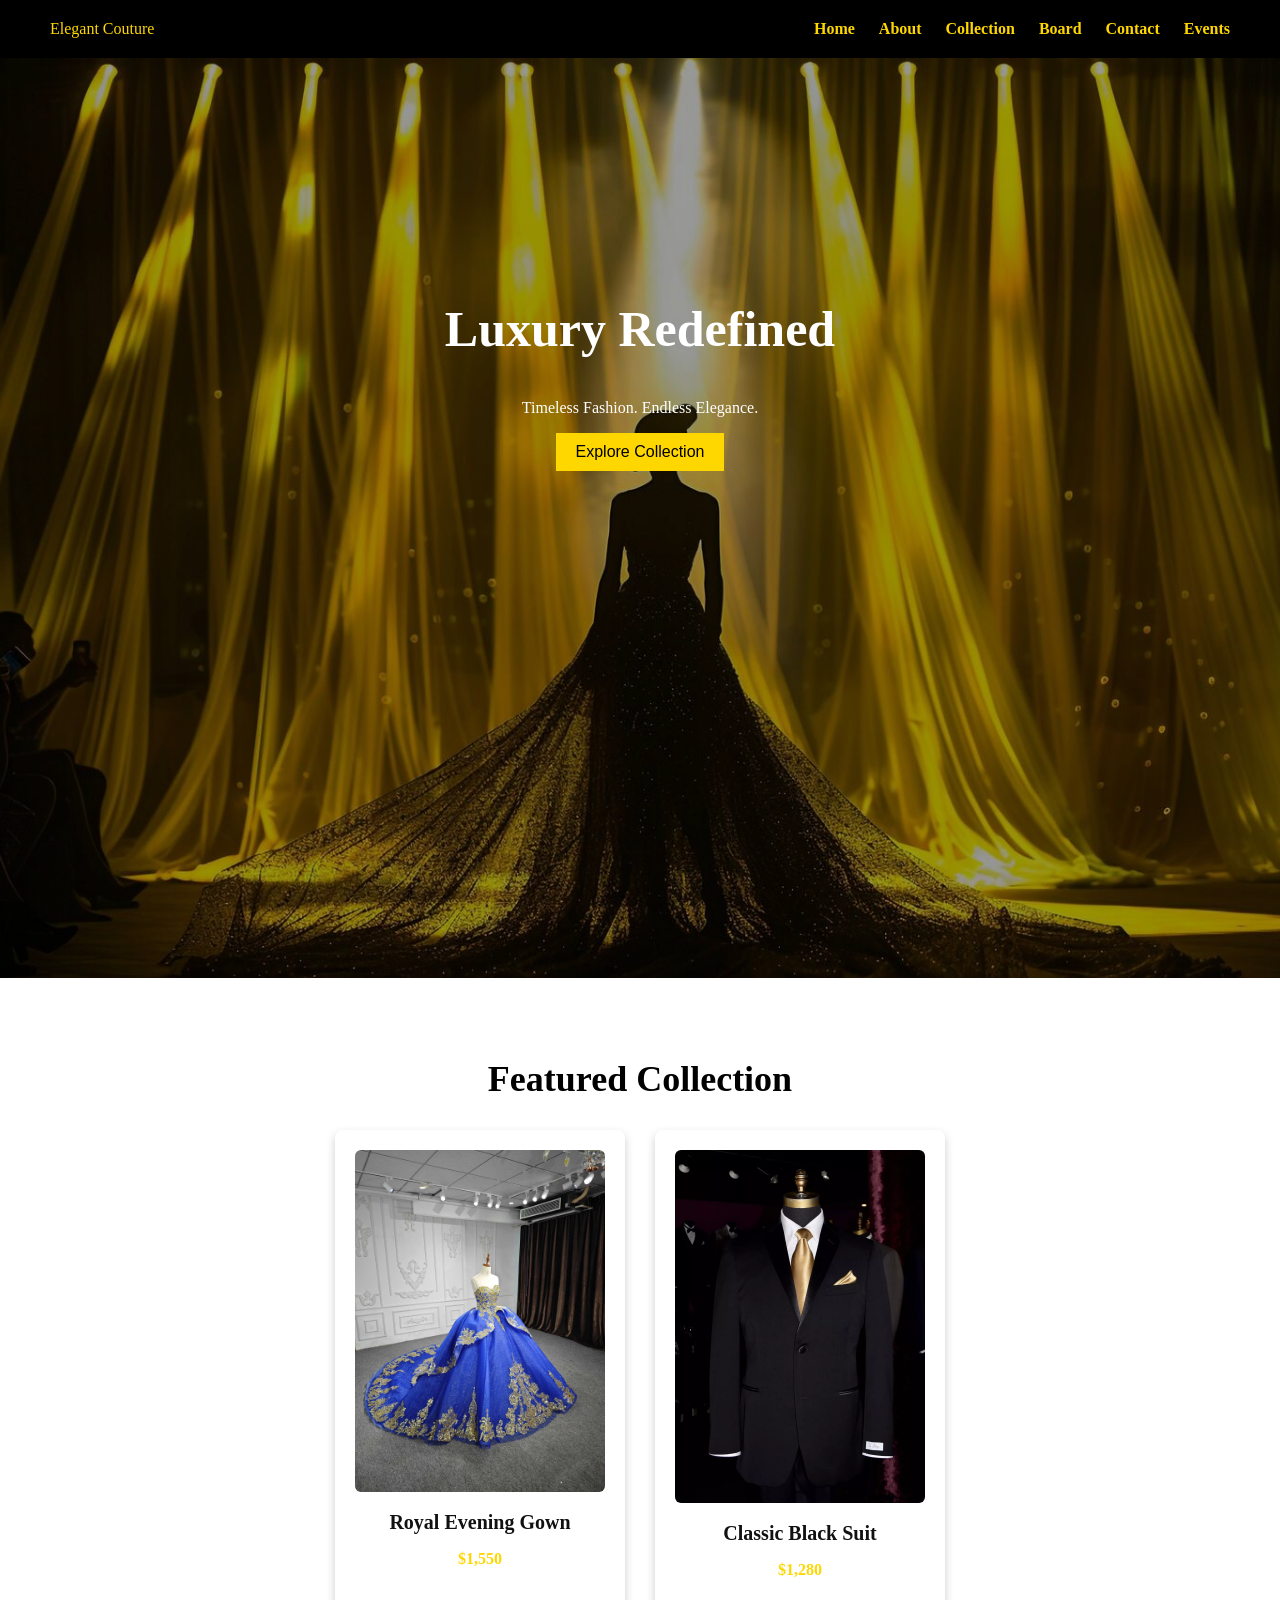
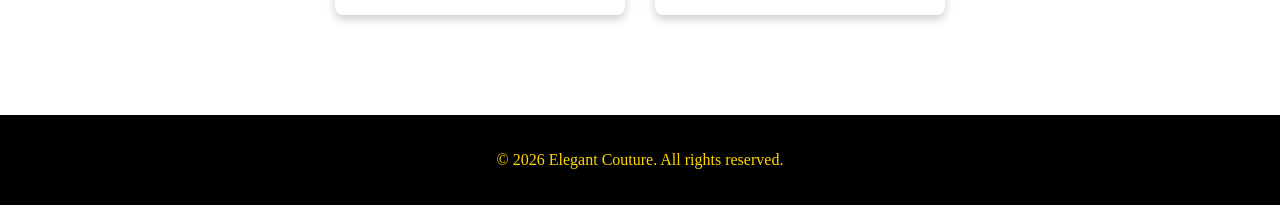
==== index.html @ 36dcdb39 "Initial commit" ====
<!DOCTYPE html>
<html lang="en">
<head>
    <meta charset="UTF-8">
    <meta name="viewport" content="width=device-width, initial-scale=1.0">
    <title>Elegant Couture</title>
    <link rel="stylesheet" href="css/style.css">
</head>
<body>
<body>

    <!-- Header -->
    <header>
        <div class="logo">Elegant Couture</div>
        <nav>
            <a href="index.html">Home</a>
            <a href="about.html">About</a>
            <a href="products.html">Collection</a>
            <a href="board.html">Board</a>
            <a href="contact.html">Contact</a>
            <a href="events.html">Events</a>
        </nav>
    </header>

    <!-- Hero Section -->
    <section class="hero">
        <h1>Luxury Redefined</h1>
        <p>Timeless Fashion. Endless Elegance.</p>
        <button>Explore Collection</button>
    </section>

    <!-- Featured Collection Section -->
    <section class="featured">
        <h2>Featured Collection</h2>
        <div class="products">
            <div class="card">
                <img src="images/dress1.jpg" alt="Royal Evening Gown">
                <h3>Royal Evening Gown</h3>
                <p>$1,550</p>
            </div>
            <div class="card">
                <img src="images/dress2.jpg" alt="Classic Black Suit">
                <h3>Classic Black Suit</h3>
                <p>$1,280</p>
            </div>
        </div>
    </section>

    <!-- Footer -->
    <footer>
        <p>© 2026 Elegant Couture. All rights reserved.</p>
    </footer>

</body>
---- css/style.css ----
body {
    margin: 0;
    font-family: 'Georgia', serif;
    background-color: #fff;
    color: #111;
}

/* Header */
header {
    display: flex;
    justify-content: space-between;
    align-items: center;
    padding: 20px 50px;
    background: black;
    color: gold;
}

nav a {
    color: gold;
    margin-left: 20px;
    text-decoration: none;
    font-weight: bold;
}

/* Hero Section */
.hero {
    position: relative;
    height: 80vh;
    background: url('../images/hero.jpg') no-repeat center center/cover;
    color: white;
    text-align: center;
    padding-top: 200px;
}

.hero::before {
    content: "";
    position: absolute;
    top: 0; left: 0;
    width: 100%; height: 100%;
    background: rgba(0,0,0,0.4); /* soft black transparency */
}

.hero h1, .hero p, .hero button {
    position: relative;
    z-index: 1;
}

.hero h1 {
    font-size: 50px;
}

.hero button {
    padding: 10px 20px;
    background: gold;
    border: none;
    cursor: pointer;
    font-size: 16px;
}

/* Featured Collection */
.featured {
    text-align: center;
    padding: 50px;
}

.featured h2 {
    font-size: 36px;
    margin-bottom: 30px;
    color: black;
}

.products {
    display: flex;
    justify-content: center;
    gap: 30px;
}

.card {
    width: 250px;
    background: white;
    box-shadow: 0 4px 10px rgba(0,0,0,0.2);
    padding: 20px;
    border-radius: 8px;
    transition: transform 0.3s ease;
}

.card:hover {
    transform: translateY(-10px);
}

.card img {
    width: 100%;
    border-radius: 6px;
}

.card h3 {
    margin: 15px 0 5px;
    font-size: 20px;
    color: #111;
}

.card p {
    color: gold;
    font-weight: bold;
}

/* Footer */
footer {
    background: black;
    color: gold;
    text-align: center;
    padding: 20px;
    margin-top: 50px;
}

footer .socials a {
    color: gold;
    margin: 0 10px;
    text-decoration: none;
    font-weight: bold;
}

/* About Page */
.about {
    max-width: 800px;
    margin: 50px auto;
    text-align: center;
    line-height: 1.6;
}

.about h2 {
    font-size: 36px;
    margin-bottom: 20px;
    color: black;
}
.products-page {
    text-align: center;
    padding: 50px;
}

.products-page h2 {
    font-size: 36px;
    margin-bottom: 30px;
    color: black;
}

.products-page .grid {
    display: grid;
    grid-template-columns: repeat(auto-fit, minmax(250px, 1fr));
    gap: 30px;
    max-width: 1000px;
    margin: 0 auto;
}

.products-page .card {
    background: white;
    box-shadow: 0 4px 10px rgba(0,0,0,0.2);
    padding: 20px;
    border-radius: 8px;
    transition: transform 0.3s ease;
}

.products-page .card:hover {
    transform: translateY(-10px);
}

.products-page .card img {
    width: 100%;
    border-radius: 6px;
}

.products-page .card h3 {
    margin: 15px 0 5px;
    font-size: 20px;
    color: #111;
}

.products-page .card p {
    color: gold;
    font-weight: bold;
}
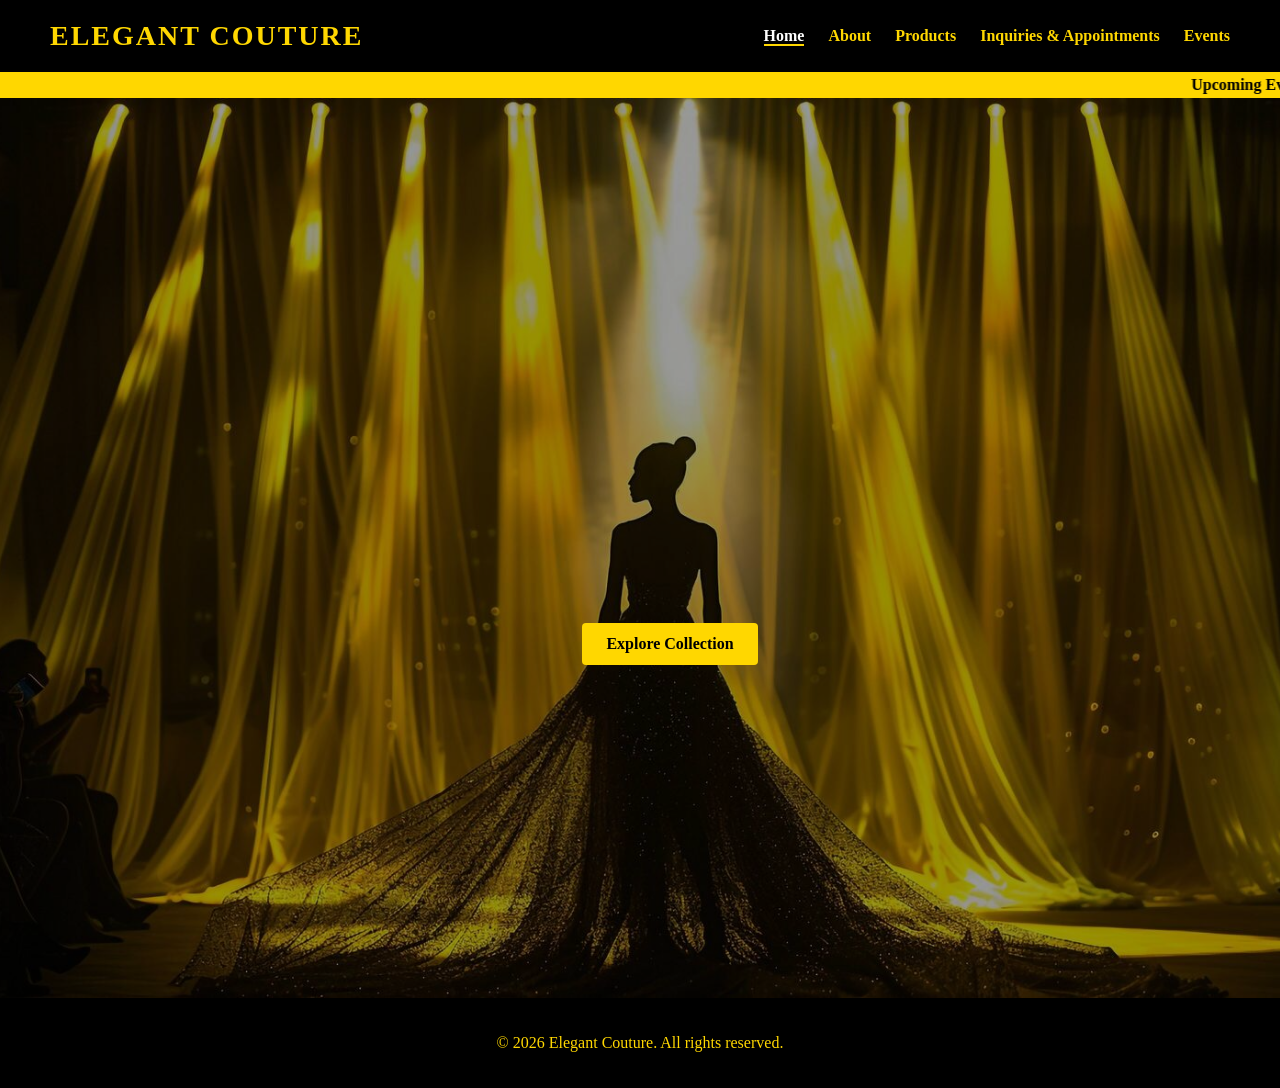
==== commit 3aaa4940: "message" ====
--- a/index.html
+++ b/index.html
@@ -1,54 +1,38 @@
 <!DOCTYPE html>
 <html lang="en">
 <head>
-    <meta charset="UTF-8">
-    <meta name="viewport" content="width=device-width, initial-scale=1.0">
-    <title>Elegant Couture</title>
-    <link rel="stylesheet" href="css/style.css">
+  <meta charset="UTF-8">
+  <meta name="viewport" content="width=device-width, initial-scale=1.0">
+  <title>Elegant Couture</title>
+  <link rel="stylesheet" href="css/style.css">
+  <script src="js/script.js" defer></script>
 </head>
 <body>
-<body>
 
-    <!-- Header -->
-    <header>
-        <div class="logo">Elegant Couture</div>
-        <nav>
-            <a href="index.html">Home</a>
-            <a href="about.html">About</a>
-            <a href="products.html">Collection</a>
-            <a href="board.html">Board</a>
-            <a href="contact.html">Contact</a>
-            <a href="events.html">Events</a>
-        </nav>
-    </header>
+  <!-- Header -->
+  <header>
+    <div class="logo">Elegant Couture</div>
+    <nav>
+      <a href="index.html" class="active">Home</a>
+      <a href="about.html">About</a>
+      <a href="products.html">Products</a>
+      <a href="contact.html">Inquiries & Appointments</a>
+      <a href="events.html">Events</a>
+    </nav>
+  </header>
+  <!-- Marquee -->
+  <marquee>Upcoming Event: Elegant Couture Fashion Show – April 2026</marquee>
 
-    <!-- Hero Section -->
-    <section class="hero">
-        <h1>Luxury Redefined</h1>
-        <p>Timeless Fashion. Endless Elegance.</p>
-        <button>Explore Collection</button>
-    </section>
+  <!-- Hero Section -->
+  <section class="hero">
+  <h1>Luxury Redefined</h1>
+  <p>Timeless Fashion. Endless Elegance.</p>
+  <a href="products.html" class="hero-btn">Explore Collection</a>
+</section>
 
-    <!-- Featured Collection Section -->
-    <section class="featured">
-        <h2>Featured Collection</h2>
-        <div class="products">
-            <div class="card">
-                <img src="images/dress1.jpg" alt="Royal Evening Gown">
-                <h3>Royal Evening Gown</h3>
-                <p>$1,550</p>
-            </div>
-            <div class="card">
-                <img src="images/dress2.jpg" alt="Classic Black Suit">
-                <h3>Classic Black Suit</h3>
-                <p>$1,280</p>
-            </div>
-        </div>
-    </section>
-
-    <!-- Footer -->
-    <footer>
-        <p>© 2026 Elegant Couture. All rights reserved.</p>
-    </footer>
-
+  <!-- Footer -->
+  <footer>
+    <p>© 2026 Elegant Couture. All rights reserved.</p>
+  </footer>
 </body>
+</html>
--- a/css/style.css
+++ b/css/style.css
@@ -24,56 +24,57 @@
 
 /* Hero Section */
 .hero {
-    position: relative;
-    height: 80vh;
-    background: url('../images/hero.jpg') no-repeat center center/cover;
-    color: white;
-    text-align: center;
-    padding-top: 200px;
-}
+  position: relative;
+  height: 100vh; /* full viewport height */
+  background: url('../images/hero.jpg') no-repeat center center/cover;
+  color: white;
+  display: flex;
+  flex-direction: column;
+  justify-content: center; /* centers vertically */
+  align-items: center;     /* centers horizontally */
+  text-align: center;
+}
+
 
 .hero::before {
-    content: "";
-    position: absolute;
-    top: 0; left: 0;
-    width: 100%; height: 100%;
-    background: rgba(0,0,0,0.4); /* soft black transparency */
-}
-
-.hero h1, .hero p, .hero button {
-    position: relative;
-    z-index: 1;
+  content: "";
+  position: absolute;
+  top: 0; left: 0;
+  width: 100%; height: 100%;
+  background: rgba(0,0,0,0.4);
+  z-index: 0; /* keep overlay behind */
+}
+
+.hero h1, 
+.hero p, 
+.hero .hero-btn {
+  position: relative;
+  z-index: 1; /* keep text and button above overlay */
+  left: 30px; /* small nudge to the right */
 }
 
 .hero h1 {
     font-size: 50px;
-}
-
-.hero button {
-    padding: 10px 20px;
-    background: gold;
-    border: none;
-    cursor: pointer;
-    font-size: 16px;
-}
-
-/* Featured Collection */
-.featured {
-    text-align: center;
-    padding: 50px;
-}
-
-.featured h2 {
-    font-size: 36px;
-    margin-bottom: 30px;
-    color: black;
-}
-
-.products {
-    display: flex;
-    justify-content: center;
-    gap: 30px;
-}
+    
+}
+
+.hero-btn {
+  display: inline-block;   /* ensures it behaves like a button */
+  padding: 12px 24px;
+  background: gold;
+  color: black;
+  font-size: 16px;
+  font-weight: bold;
+  text-decoration: none;
+  border-radius: 4px;
+  transition: 0.3s ease;
+}
+
+.hero-btn:hover {
+  background: black;
+  color: gold;
+}
+
 
 .card {
     width: 250px;
@@ -110,7 +111,7 @@
     color: gold;
     text-align: center;
     padding: 20px;
-    margin-top: 50px;
+    margin-top: 0;
 }
 
 footer .socials a {
@@ -179,4 +180,146 @@
     color: gold;
     font-weight: bold;
 }
-
+#trustees {
+  padding: 20px;
+  background-color: #f9f9f9;
+  text-align: center;
+}
+
+.trustees {
+  display: flex;
+  justify-content: center;
+  gap: 30px;
+  flex-wrap: wrap;
+}
+
+.trustees div {
+  width: 150px;
+}
+
+.trustees img {
+  width: 100%;
+  border-radius: 8px;
+}
+
+.trustees p {
+  margin-top: 10px;
+  font-weight: bold;
+}
+marquee {
+  background: gold;
+  color: black;
+  font-weight: bold;
+  margin: 0;       /* removes default spacing */
+  padding: 4px;    /* smaller padding so it hugs the hero */
+  display: block;  /* ensures it aligns neatly */
+}
+
+nav a:hover {
+  text-decoration: underline;
+  color: white;
+}
+nav a.active {
+  color: white;
+  border-bottom: 2px solid gold;
+}
+
+.trustees img {
+  width: 100%;
+  border-radius: 8px;
+  box-shadow: 0 4px 8px rgba(0,0,0,0.2);
+}
+@media (max-width: 768px) {
+  header {
+    flex-direction: column;
+    text-align: center;
+    padding: 10px 20px;
+  }
+
+  nav {
+    margin-top: 10px;
+  }
+
+  .products, .trustees {
+    flex-direction: column;
+    align-items: center;
+  }
+
+  /* Hero text resize */
+  .hero h1 {
+    font-size: 32px;
+  }
+}
+
+
+form {
+  max-width: 500px;
+  margin: 30px auto;
+  padding: 20px;
+  background: #f9f9f9;
+  border-radius: 8px;
+  box-shadow: 0 4px 10px rgba(0,0,0,0.2);
+}
+
+form label {
+  display: block;
+  margin-top: 10px;
+  font-weight: bold;
+}
+
+form input:focus, form textarea:focus {
+  border-color: gold;
+  outline: none;
+  box-shadow: 0 0 5px rgba(218,165,32,0.5);
+}
+
+form button {
+  margin-top: 15px;
+  padding: 10px 20px;
+  background: gold;
+  border: none;
+  cursor: pointer;
+  font-size: 16px;
+  font-weight: bold;
+}
+
+form button:hover {
+  background: black;
+  color: gold;
+}
+form input:focus, form textarea:focus {
+  border-color: gold;
+  outline: none;
+  box-shadow: 0 0 5px rgba(218,165,32,0.5); /* gold glow */
+}
+.events {
+  max-width: 800px;
+  margin: 50px auto;
+  text-align: center;
+}
+.events ul {
+  list-style: none;
+  padding: 0;
+}
+.events li {
+  background: #f9f9f9;
+  margin: 10px 0;
+  padding: 15px;
+  border-radius: 6px;
+  box-shadow: 0 2px 6px rgba(0,0,0,0.1);
+  font-weight: bold;
+}
+#countdown {
+  font-size: 24px;
+  color: gold;
+  margin-top: 20px;
+}
+
+.logo {
+  font-size: 28px;        /* bigger */
+  font-weight: 900;       /* extra bold */
+  color: gold;
+  letter-spacing: 2px;    /* spacing for elegance */
+  text-transform: uppercase;
+  font-family: 'Georgia', serif; /* matches your brand style */
+}
